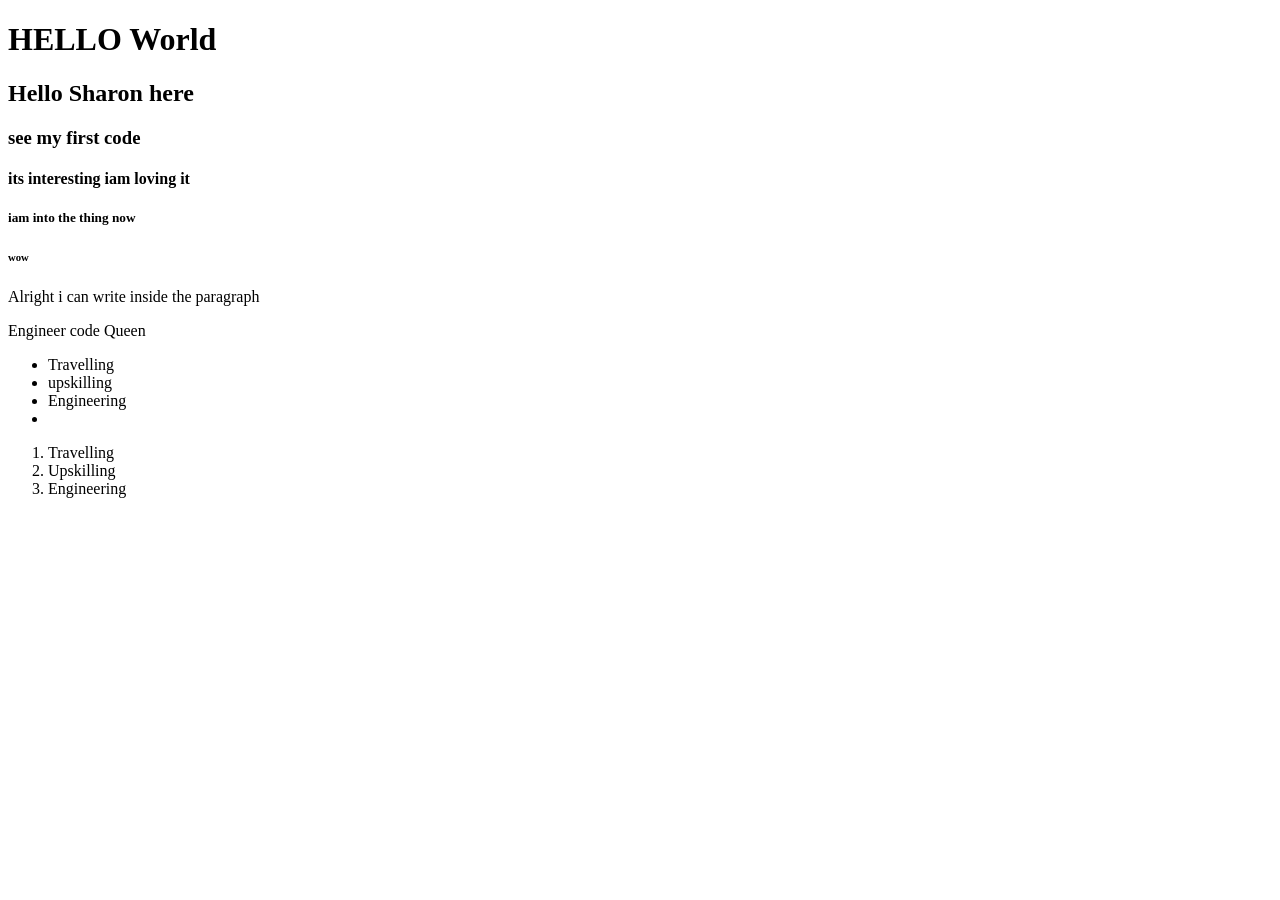
==== index.html @ 4783342c "our first web page" ====
<!DOCTYPE html>
<html>
<head>
<title>My first Web page</title>

</head>

<body>
<h1>HELLO World</h1>
<h2>Hello Sharon here </h2>
<h3> see my first code </h3>
<h4>its interesting iam loving it </h4>
<h5> iam into the thing now </h5>
<h6> wow </h6>
<p>Alright i can write inside the paragraph</p>
<p> Engineer code Queen </p>

<ul>
    <li>Travelling</li>
    <li>upskilling</li>
    <li>Engineering</li>
    <li></li>
</ul>
<ol>
    <li> Travelling </li>
    <li> Upskilling</li>
    <li> Engineering</li>

</ol>


</body>
</html>
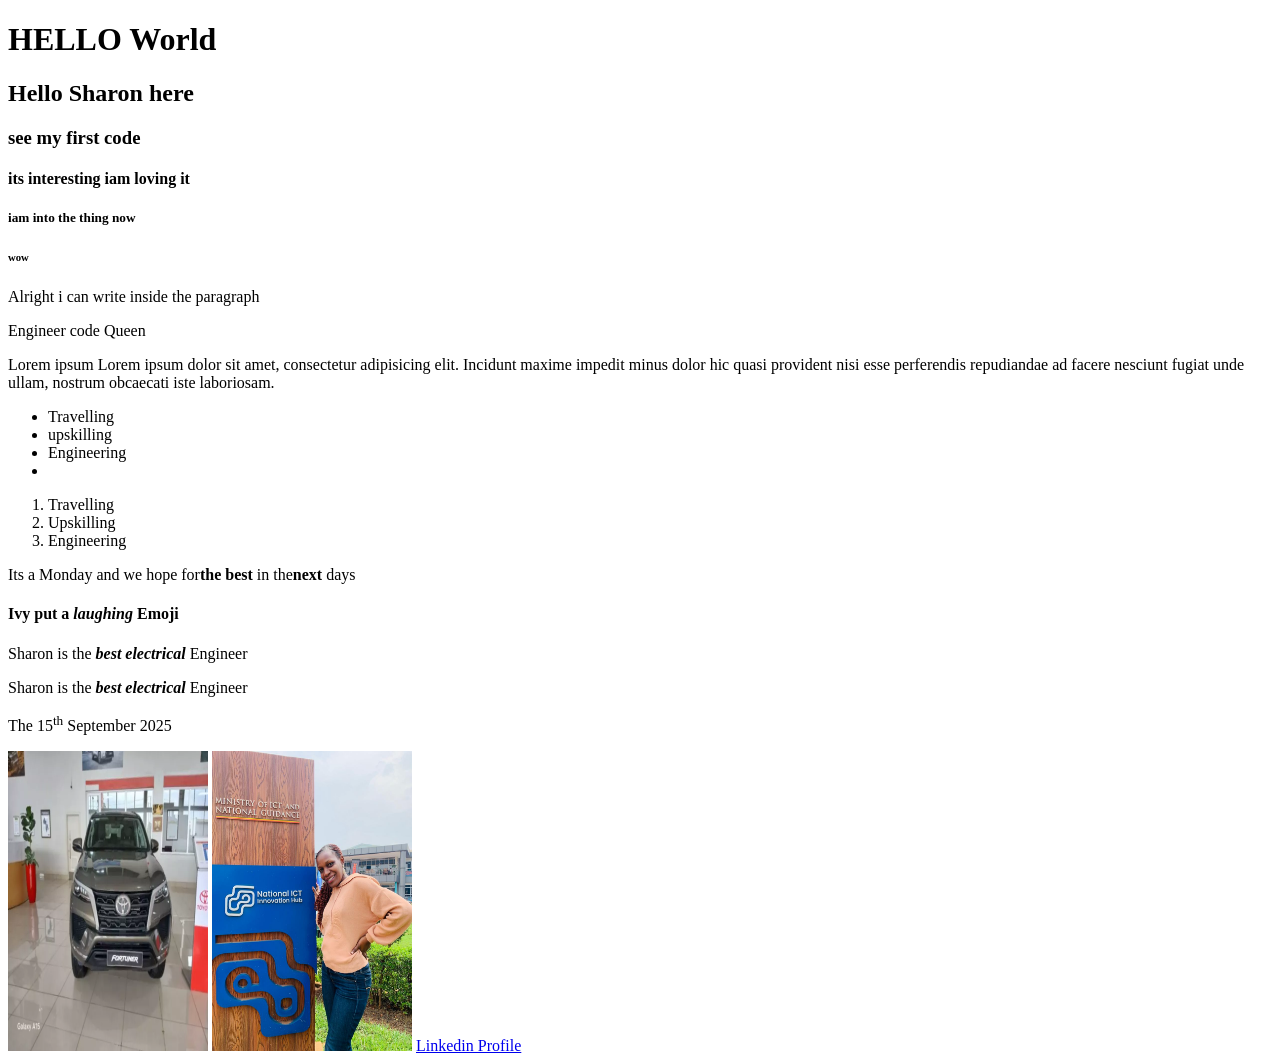
==== commit e839557b: "we have learnt how to create images, add to them Linkedin" ====
--- a/index.html
+++ b/index.html
@@ -6,6 +6,7 @@
 </head>
 
 <body>
+    
 <h1>HELLO World</h1>
 <h2>Hello Sharon here </h2>
 <h3> see my first code </h3>
@@ -14,6 +15,9 @@
 <h6> wow </h6>
 <p>Alright i can write inside the paragraph</p>
 <p> Engineer code Queen </p>
+<p>Lorem ipsum Lorem ipsum dolor sit amet, consectetur adipisicing elit. Incidunt maxime impedit minus dolor hic quasi provident nisi esse perferendis repudiandae ad facere nesciunt fugiat unde ullam, nostrum obcaecati iste laboriosam.</p>
+
+
 
 <ul>
     <li>Travelling</li>
@@ -27,6 +31,23 @@
     <li> Engineering</li>
 
 </ol>
+<P>Its a Monday and we hope for<b>the best</b> in the<strong>next</strong>  days</P>
+<h4> Ivy put a <i><b>laughing</b></i> Emoji</h4>
+    
+<p>Sharon is the <i><b>best electrical</b></i> Engineer</p>
+
+<p>Sharon is the <em><strong>best electrical</strong></em> Engineer</p>
+
+<p>The 15<sup>th</sup> September 2025</p>
+<img src="/car sharon.webp" alt="Sharon the code Queen" width="200px" height="300px">
+<img src="/sharonn 2.jpg" width="200px" height="300px">
+<a href="https://www.linkedin.com/in/nabakka-sharon-722925b6/">Linkedin Profile</a>
+
+
+
+
+
+
 
 
 </body>
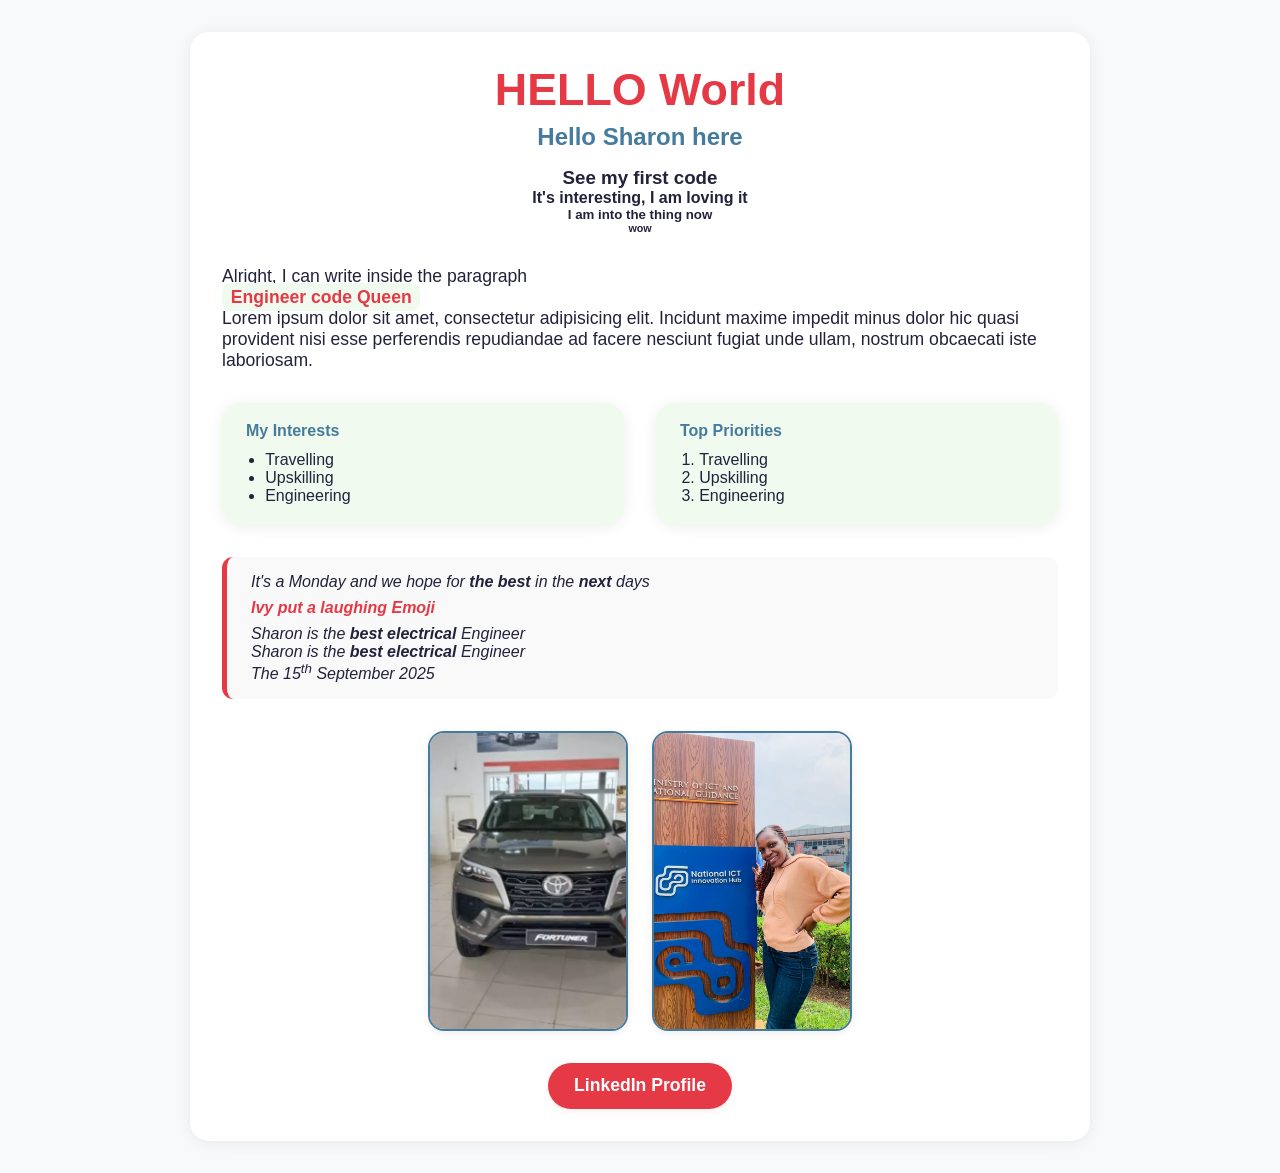
==== commit 10b9ba1d: "Refactor HTML structure and styles for improved readability and organization; add new CSS file for s" ====
--- a/index.html
+++ b/index.html
@@ -1,54 +1,87 @@
 <!DOCTYPE html>
 <html>
-<head>
-<title>My first Web page</title>
+  <head>
+    <title>My first Web page</title>
+    <link rel="stylesheet" href="assets/styles.css" />
+  </head>
 
-</head>
-
-<body>
-    
-<h1>HELLO World</h1>
-<h2>Hello Sharon here </h2>
-<h3> see my first code </h3>
-<h4>its interesting iam loving it </h4>
-<h5> iam into the thing now </h5>
-<h6> wow </h6>
-<p>Alright i can write inside the paragraph</p>
-<p> Engineer code Queen </p>
-<p>Lorem ipsum Lorem ipsum dolor sit amet, consectetur adipisicing elit. Incidunt maxime impedit minus dolor hic quasi provident nisi esse perferendis repudiandae ad facere nesciunt fugiat unde ullam, nostrum obcaecati iste laboriosam.</p>
-
-
-
-<ul>
-    <li>Travelling</li>
-    <li>upskilling</li>
-    <li>Engineering</li>
-    <li></li>
-</ul>
-<ol>
-    <li> Travelling </li>
-    <li> Upskilling</li>
-    <li> Engineering</li>
-
-</ol>
-<P>Its a Monday and we hope for<b>the best</b> in the<strong>next</strong>  days</P>
-<h4> Ivy put a <i><b>laughing</b></i> Emoji</h4>
-    
-<p>Sharon is the <i><b>best electrical</b></i> Engineer</p>
-
-<p>Sharon is the <em><strong>best electrical</strong></em> Engineer</p>
-
-<p>The 15<sup>th</sup> September 2025</p>
-<img src="/car sharon.webp" alt="Sharon the code Queen" width="200px" height="300px">
-<img src="/sharonn 2.jpg" width="200px" height="300px">
-<a href="https://www.linkedin.com/in/nabakka-sharon-722925b6/">Linkedin Profile</a>
-
-
-
-
-
-
-
-
-</body>
-</html>+  <body>
+    <main class="container">
+      <header class="hero">
+        <h1 class="heading">HELLO World</h1>
+        <h2 class="subheading">Hello Sharon here</h2>
+        <h3>See my first code</h3>
+        <h4>It's interesting, I am loving it</h4>
+        <h5>I am into the thing now</h5>
+        <h6>wow</h6>
+      </header>
+      <section class="intro">
+        <p>Alright, I can write inside the paragraph</p>
+        <p><span class="highlight">Engineer code Queen</span></p>
+        <p>
+          Lorem ipsum dolor sit amet, consectetur adipisicing elit. Incidunt
+          maxime impedit minus dolor hic quasi provident nisi esse perferendis
+          repudiandae ad facere nesciunt fugiat unde ullam, nostrum obcaecati
+          iste laboriosam.
+        </p>
+      </section>
+      <section class="lists">
+        <div class="card">
+          <h4>My Interests</h4>
+          <ul>
+            <li>Travelling</li>
+            <li>Upskilling</li>
+            <li>Engineering</li>
+          </ul>
+        </div>
+        <div class="card">
+          <h4>Top Priorities</h4>
+          <ol>
+            <li>Travelling</li>
+            <li>Upskilling</li>
+            <li>Engineering</li>
+          </ol>
+        </div>
+      </section>
+      <section class="quote">
+        <p>
+          It's a Monday and we hope for <b>the best</b> in the
+          <strong>next</strong> days
+        </p>
+        <h4>
+          Ivy put a <i><b>laughing</b></i> Emoji
+        </h4>
+        <p>
+          Sharon is the <i><b>best electrical</b></i> Engineer
+        </p>
+        <p>
+          Sharon is the <em><strong>best electrical</strong></em> Engineer
+        </p>
+        <p>The 15<sup>th</sup> September 2025</p>
+      </section>
+      <section class="gallery">
+        <img
+          class="profile-img"
+          src="/car sharon.webp"
+          alt="Sharon the code Queen"
+          width="200"
+          height="300"
+        />
+        <img
+          class="profile-img"
+          src="/sharonn 2.jpg"
+          width="200"
+          height="300"
+        />
+      </section>
+      <footer class="footer">
+        <a
+          class="btn"
+          href="https://www.linkedin.com/in/nabakka-sharon-722925b6/"
+          target="_blank"
+          >LinkedIn Profile</a
+        >
+      </footer>
+    </main>
+  </body>
+</html>
--- a/assets/styles.css
+++ b/assets/styles.css
@@ -0,0 +1,134 @@
+
+/* Modern CSS Reset */
+* {
+    margin: 0;
+    padding: 0;
+    box-sizing: border-box;
+}
+
+:root {
+    --primary: #e63946;
+    --secondary: #f1faee;
+    --accent: #457b9d;
+    --bg: #f8f9fa;
+    --text: #22223b;
+    --card-bg: #fff;
+    --border-radius: 1.2rem;
+    --shadow: 0 2px 16px rgba(0,0,0,0.07);
+}
+
+body {
+    font-family: 'Segoe UI', 'Roboto', Arial, sans-serif;
+    background: var(--bg);
+    color: var(--text);
+    min-height: 100vh;
+}
+
+.container {
+    max-width: 900px;
+    margin: 2rem auto;
+    padding: 2rem;
+    background: var(--card-bg);
+    border-radius: var(--border-radius);
+    box-shadow: var(--shadow);
+}
+
+.hero {
+    text-align: center;
+    margin-bottom: 2rem;
+}
+
+.heading {
+    color: var(--primary);
+    font-size: 2.8rem;
+    font-weight: 700;
+    margin-bottom: 0.5rem;
+}
+
+.subheading {
+    color: var(--accent);
+    font-size: 1.5rem;
+    margin-bottom: 1rem;
+}
+
+.intro {
+    margin-bottom: 2rem;
+    font-size: 1.1rem;
+}
+
+.highlight {
+    color: var(--primary);
+    font-weight: bold;
+    background: var(--secondary);
+    padding: 0.2em 0.5em;
+    border-radius: 0.5em;
+}
+
+.lists {
+    display: flex;
+    gap: 2rem;
+    margin-bottom: 2rem;
+    flex-wrap: wrap;
+}
+.card {
+    background: var(--secondary);
+    border-radius: var(--border-radius);
+    box-shadow: var(--shadow);
+    padding: 1.2rem 1.5rem;
+    flex: 1 1 220px;
+    min-width: 200px;
+}
+.card h4 {
+    color: var(--accent);
+    margin-bottom: 0.7rem;
+}
+.card ul, .card ol {
+    margin-left: 1.2rem;
+    font-size: 1rem;
+}
+
+.quote {
+    background: #f9f9f9;
+    border-left: 5px solid var(--primary);
+    padding: 1rem 1.5rem;
+    margin-bottom: 2rem;
+    border-radius: 0.7rem;
+    font-style: italic;
+}
+.quote h4 {
+    color: var(--primary);
+    margin: 0.5rem 0;
+}
+
+.gallery {
+    display: flex;
+    gap: 1.5rem;
+    justify-content: center;
+    margin-bottom: 2rem;
+}
+.profile-img {
+    border-radius: 1rem;
+    box-shadow: 0 2px 8px rgba(0,0,0,0.08);
+    object-fit: cover;
+    border: 2px solid var(--accent);
+}
+
+.footer {
+    text-align: center;
+    margin-top: 2rem;
+}
+.btn {
+    display: inline-block;
+    background: var(--primary);
+    color: #fff;
+    padding: 0.7em 1.5em;
+    border-radius: 2em;
+    text-decoration: none;
+    font-weight: 600;
+    font-size: 1.1rem;
+    box-shadow: 0 2px 8px rgba(230,57,70,0.08);
+    transition: background 0.2s;
+}
+.btn:hover {
+    background: var(--accent);
+}
